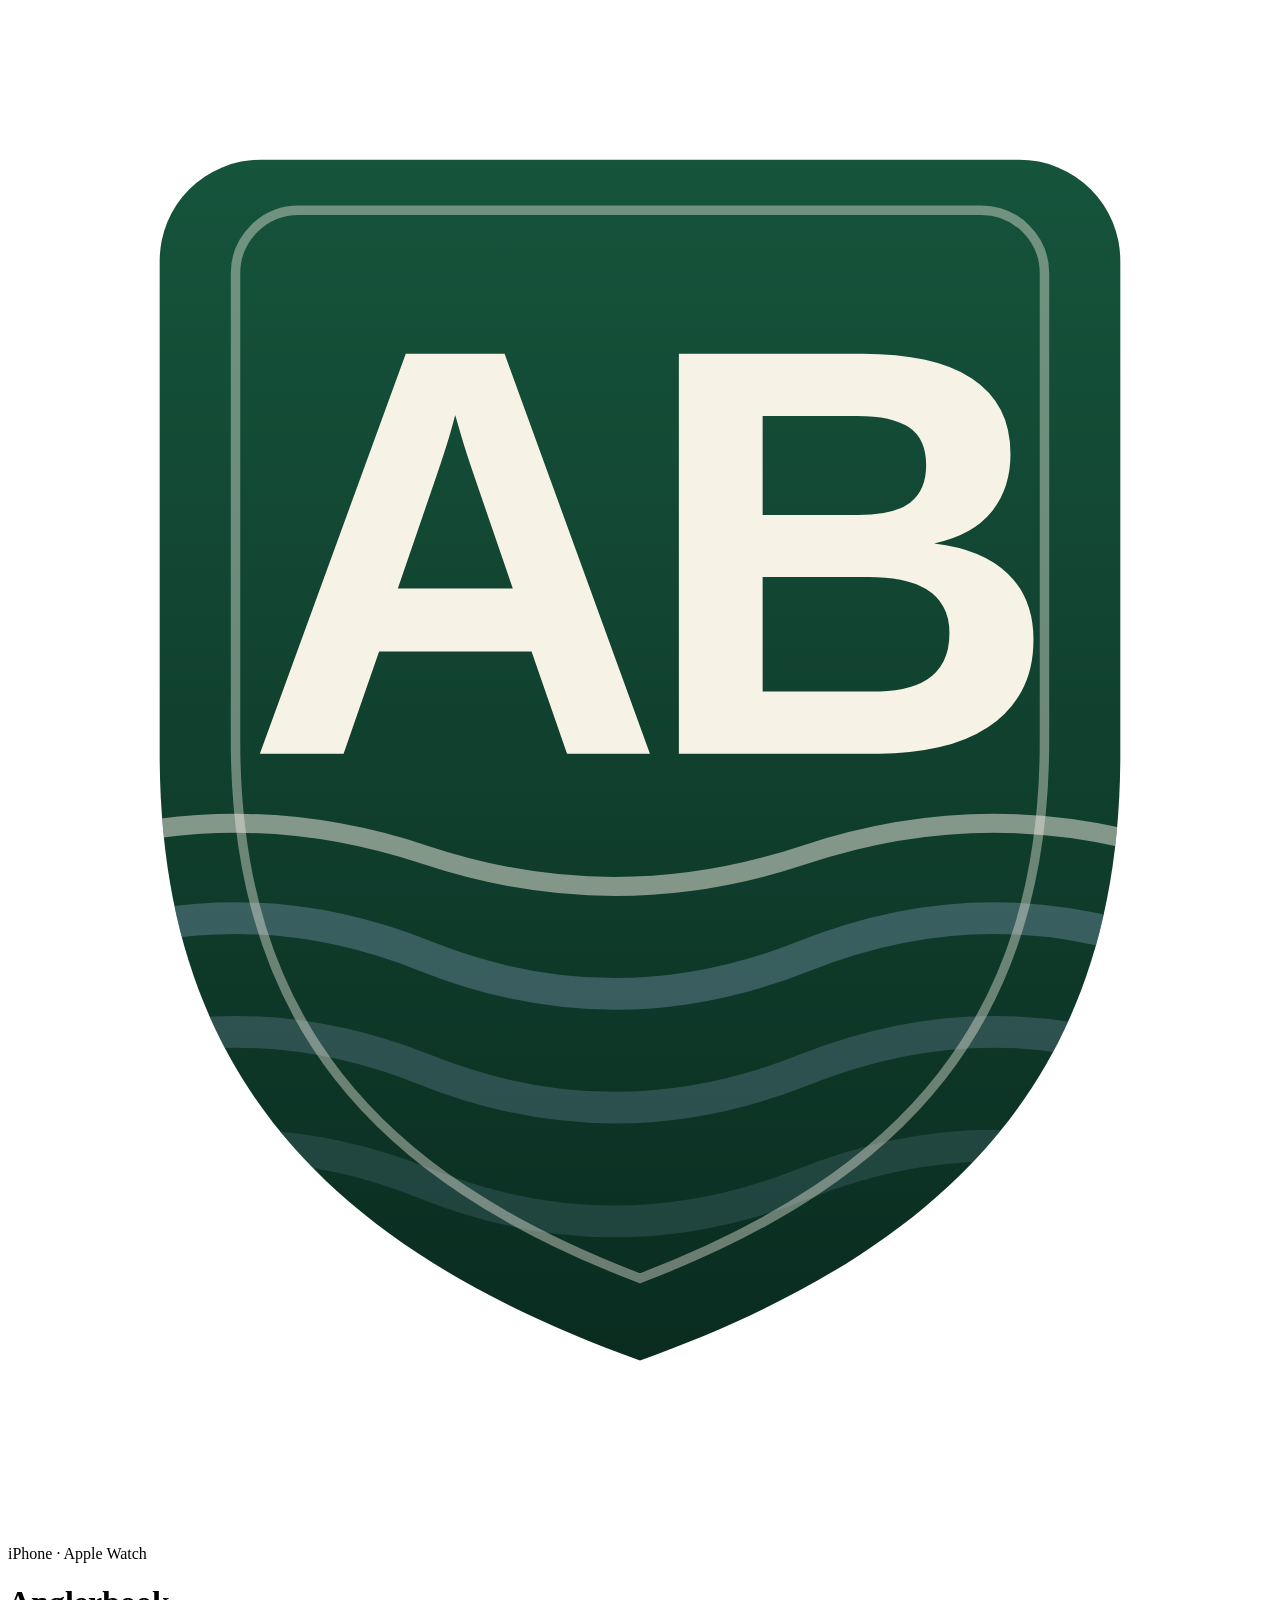
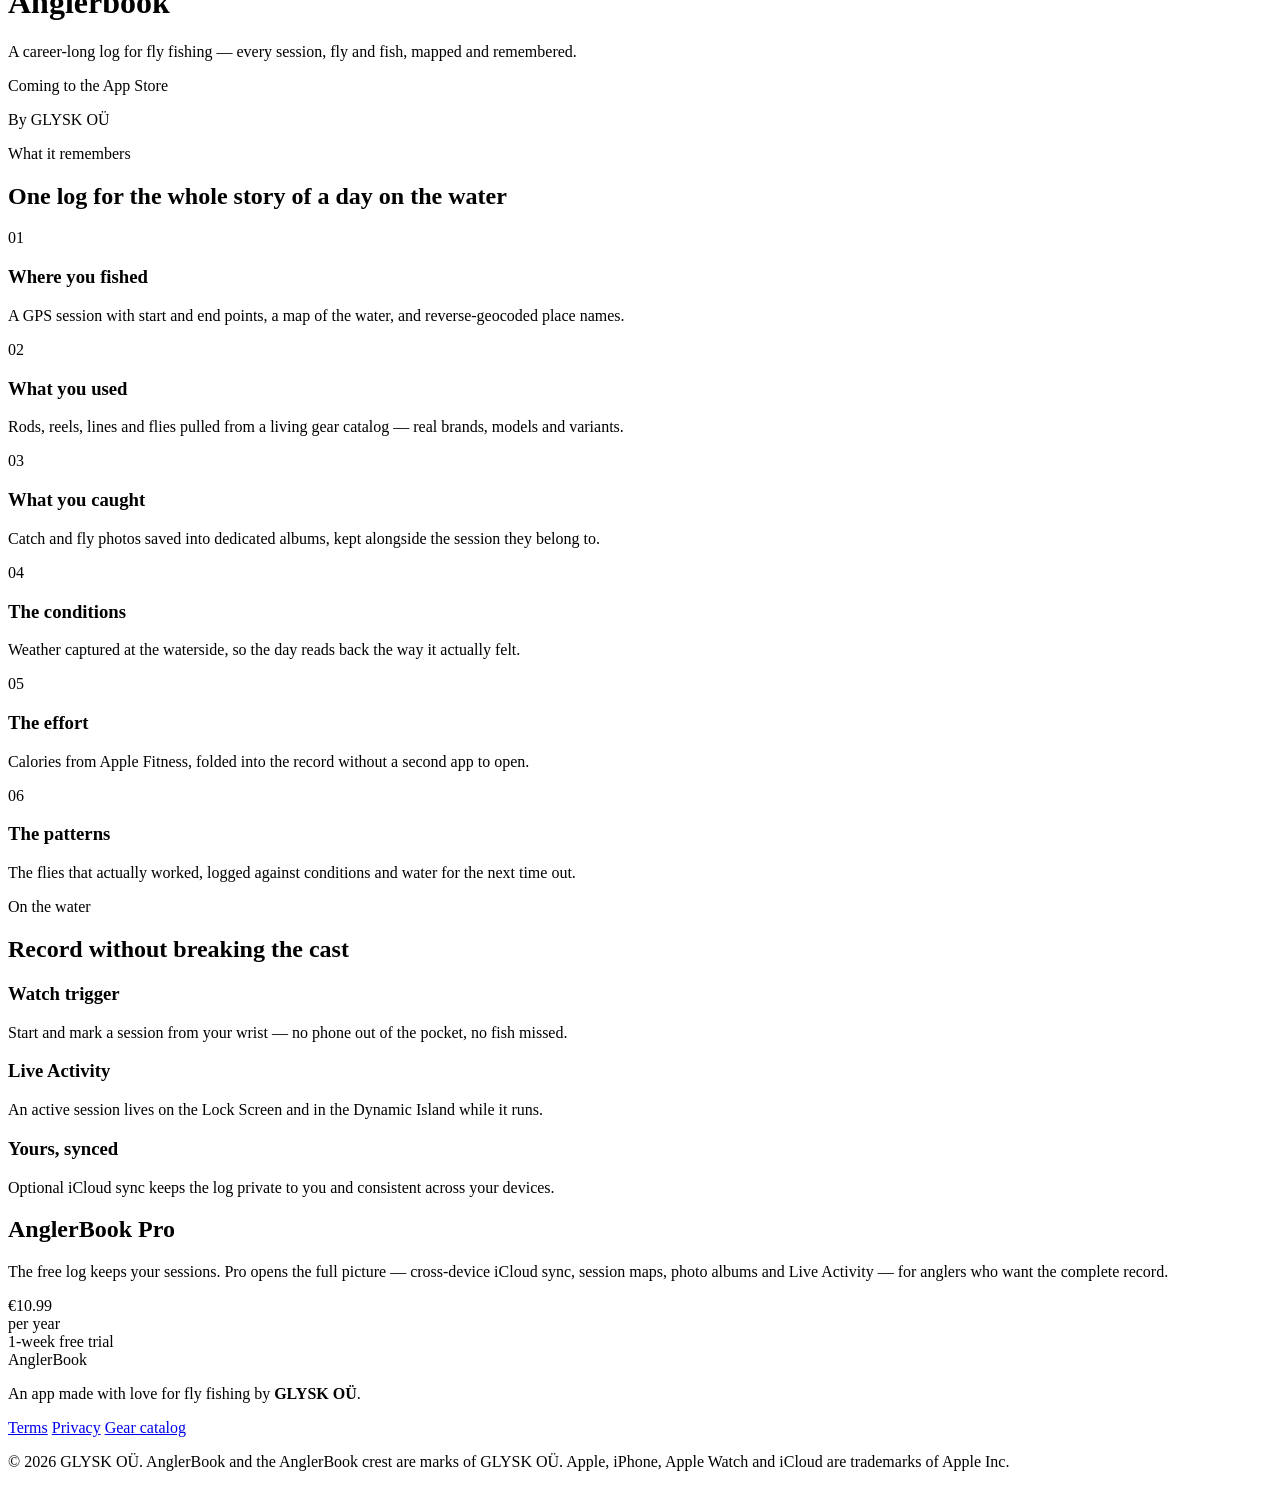
==== index.html @ 0fc264ad "Keep 'GLYSK OÜ' on one line in hero credit (non-breaking space)" ====
<!DOCTYPE html>
<html lang="en">
<head>
<meta charset="utf-8">
<meta name="viewport" content="width=device-width, initial-scale=1">
<title>AnglerBook — A career-long log for fly fishing</title>
<meta name="description" content="AnglerBook is a fly fishing log for iPhone and Apple Watch. Map every session, log your gear and the flies that worked, save catch photos, and keep a record that lasts a fishing career.">
<meta name="theme-color" content="#16543C">
<link rel="icon" href="favicon.svg" type="image/svg+xml">
<link rel="apple-touch-icon" href="favicon.svg">
<meta property="og:type" content="website">
<meta property="og:title" content="AnglerBook — A career-long log for fly fishing">
<meta property="og:description" content="Map every session, log your gear and the flies that worked, and keep a record that lasts a fishing career. For iPhone and Apple Watch.">
<meta property="og:url" content="https://anglerbook.fun/">
<meta property="og:image" content="https://anglerbook.fun/og-image.png">
<meta name="twitter:card" content="summary_large_image">
<link rel="canonical" href="https://anglerbook.fun/">
<link rel="stylesheet" href="assets/style.css">
<script src="assets/theme.js"></script>
</head>
<body>

<header class="hero">
  <div class="wrap">
    <div class="badge">
      <svg class="crest" viewBox="0 0 200 240" role="img" aria-label="AnglerBook crest — an AB monogram over water on a dark-green shield">
        <defs>
          <linearGradient id="shieldG" x1="0" y1="0" x2="0" y2="1">
            <stop offset="0" stop-color="#16543C"/>
            <stop offset="1" stop-color="#0A2C20"/>
          </linearGradient>
          <clipPath id="shieldClip">
            <path d="M40,24 H160 a16,16 0 0 1 16,16 V118 C176,168 150,196 100,214 C50,196 24,168 24,118 V40 a16,16 0 0 1 16,-16 Z"/>
          </clipPath>
        </defs>
        <path d="M40,24 H160 a16,16 0 0 1 16,16 V118 C176,168 150,196 100,214 C50,196 24,168 24,118 V40 a16,16 0 0 1 16,-16 Z" fill="url(#shieldG)"/>
        <g clip-path="url(#shieldClip)">
          <g class="waterlines">
            <path d="M6,150 q30,-12 60,0 t60,0 t60,0 t60,0" fill="none" stroke="#5E7C8A" stroke-width="5" stroke-linecap="round" opacity="0.55"/>
            <path d="M6,168 q30,-12 60,0 t60,0 t60,0 t60,0" fill="none" stroke="#5E7C8A" stroke-width="5" stroke-linecap="round" opacity="0.40"/>
            <path d="M6,134 q30,-10 60,0 t60,0 t60,0 t60,0" fill="none" stroke="#F7F2E6" stroke-width="3" stroke-linecap="round" opacity="0.50"/>
            <path d="M6,186 q30,-12 60,0 t60,0 t60,0 t60,0" fill="none" stroke="#5E7C8A" stroke-width="5" stroke-linecap="round" opacity="0.26"/>
          </g>
        </g>
        <path d="M46,32 H154 a10,10 0 0 1 10,10 V116 C164,160 142,185 100,201 C58,185 36,160 36,116 V42 a10,10 0 0 1 10,-10 Z" fill="none" stroke="#F7F2E6" stroke-width="1.5" opacity="0.4"/>
        <text x="100" y="118" text-anchor="middle" fill="#F7F2E6" font-size="92" font-weight="800" font-family="'Big Shoulders Display', sans-serif" letter-spacing="-4">AB</text>
      </svg>

      <p class="eyebrow">iPhone · Apple Watch</p>
      <h1 class="wordmark">Angler<span class="b">book</span></h1>
      <p class="lede">A career-long log for fly fishing — every session, fly and fish, mapped and remembered.</p>
      <span class="pill"><span class="dot"></span>Coming to the App Store</span>
      <p class="credit">By GLYSK&nbsp;OÜ</p>
    </div>
  </div>
</header>

<section id="log">
  <div class="wrap">
    <div class="section-head reveal">
      <span class="eyebrow">What it remembers</span>
      <h2>One log for the whole story of a day on the water</h2>
    </div>
  </div>
  <div class="features reveal">
    <div class="feature">
      <span class="num">01</span>
      <h3>Where you fished</h3>
      <p>A GPS session with start and end points, a map of the water, and reverse-geocoded place names.</p>
    </div>
    <div class="feature">
      <span class="num">02</span>
      <h3>What you used</h3>
      <p>Rods, reels, lines and flies pulled from a living gear catalog — real brands, models and variants.</p>
    </div>
    <div class="feature">
      <span class="num">03</span>
      <h3>What you caught</h3>
      <p>Catch and fly photos saved into dedicated albums, kept alongside the session they belong to.</p>
    </div>
    <div class="feature">
      <span class="num">04</span>
      <h3>The conditions</h3>
      <p>Weather captured at the waterside, so the day reads back the way it actually felt.</p>
    </div>
    <div class="feature">
      <span class="num">05</span>
      <h3>The effort</h3>
      <p>Calories from Apple Fitness, folded into the record without a second app to open.</p>
    </div>
    <div class="feature">
      <span class="num">06</span>
      <h3>The patterns</h3>
      <p>The flies that actually worked, logged against conditions and water for the next time out.</p>
    </div>
  </div>
</section>

<section class="band reveal">
  <div class="wrap">
    <div class="section-head">
      <span class="eyebrow">On the water</span>
      <h2>Record without breaking the cast</h2>
    </div>
    <div class="grid">
      <div>
        <div class="line"></div>
        <h3>Watch trigger</h3>
        <p>Start and mark a session from your wrist — no phone out of the pocket, no fish missed.</p>
      </div>
      <div>
        <div class="line"></div>
        <h3>Live Activity</h3>
        <p>An active session lives on the Lock Screen and in the Dynamic Island while it runs.</p>
      </div>
      <div>
        <div class="line"></div>
        <h3>Yours, synced</h3>
        <p>Optional iCloud sync keeps the log private to you and consistent across your devices.</p>
      </div>
    </div>
  </div>
</section>

<section class="pro" id="pro">
  <div class="wrap">
    <div class="panel reveal">
      <div>
        <h2>AnglerBook Pro</h2>
        <p>The free log keeps your sessions. Pro opens the full picture — cross-device iCloud sync, session maps, photo albums and Live Activity — for anglers who want the complete record.</p>
      </div>
      <div class="price">
        <div class="amt">&euro;10.99</div>
        <div class="per">per year</div>
        <div class="trial">1-week free trial</div>
      </div>
    </div>
  </div>
</section>

<footer class="site-foot">
  <div class="wrap">
    <div class="foot-grid">
      <div>
        <div class="foot-mark">AnglerBook</div>
        <p class="foot-credit">An app made with love for fly fishing by <strong>GLYSK&nbsp;OÜ</strong>.</p>
      </div>
      <nav class="foot-links" aria-label="Footer">
        <a href="terms.html">Terms</a>
        <a href="privacy.html">Privacy</a>
        <a href="catalog/">Gear catalog</a>
      </nav>
    </div>
    <p class="foot-legal">© <span id="yr">2026</span> GLYSK OÜ. AnglerBook and the AnglerBook crest are marks of GLYSK OÜ. Apple, iPhone, Apple Watch and iCloud are trademarks of Apple Inc.</p>
  </div>
</footer>

<script>
  document.getElementById('yr').textContent = new Date().getFullYear();
  (function () {
    var els = document.querySelectorAll('.reveal');
    if (!('IntersectionObserver' in window)) { els.forEach(function(e){e.classList.add('in');}); return; }
    var io = new IntersectionObserver(function (entries) {
      entries.forEach(function (en) { if (en.isIntersecting) { en.target.classList.add('in'); io.unobserve(en.target); } });
    }, { rootMargin: '0px 0px -8% 0px' });
    els.forEach(function (e) { io.observe(e); });
  })();
</script>
</body>
</html>
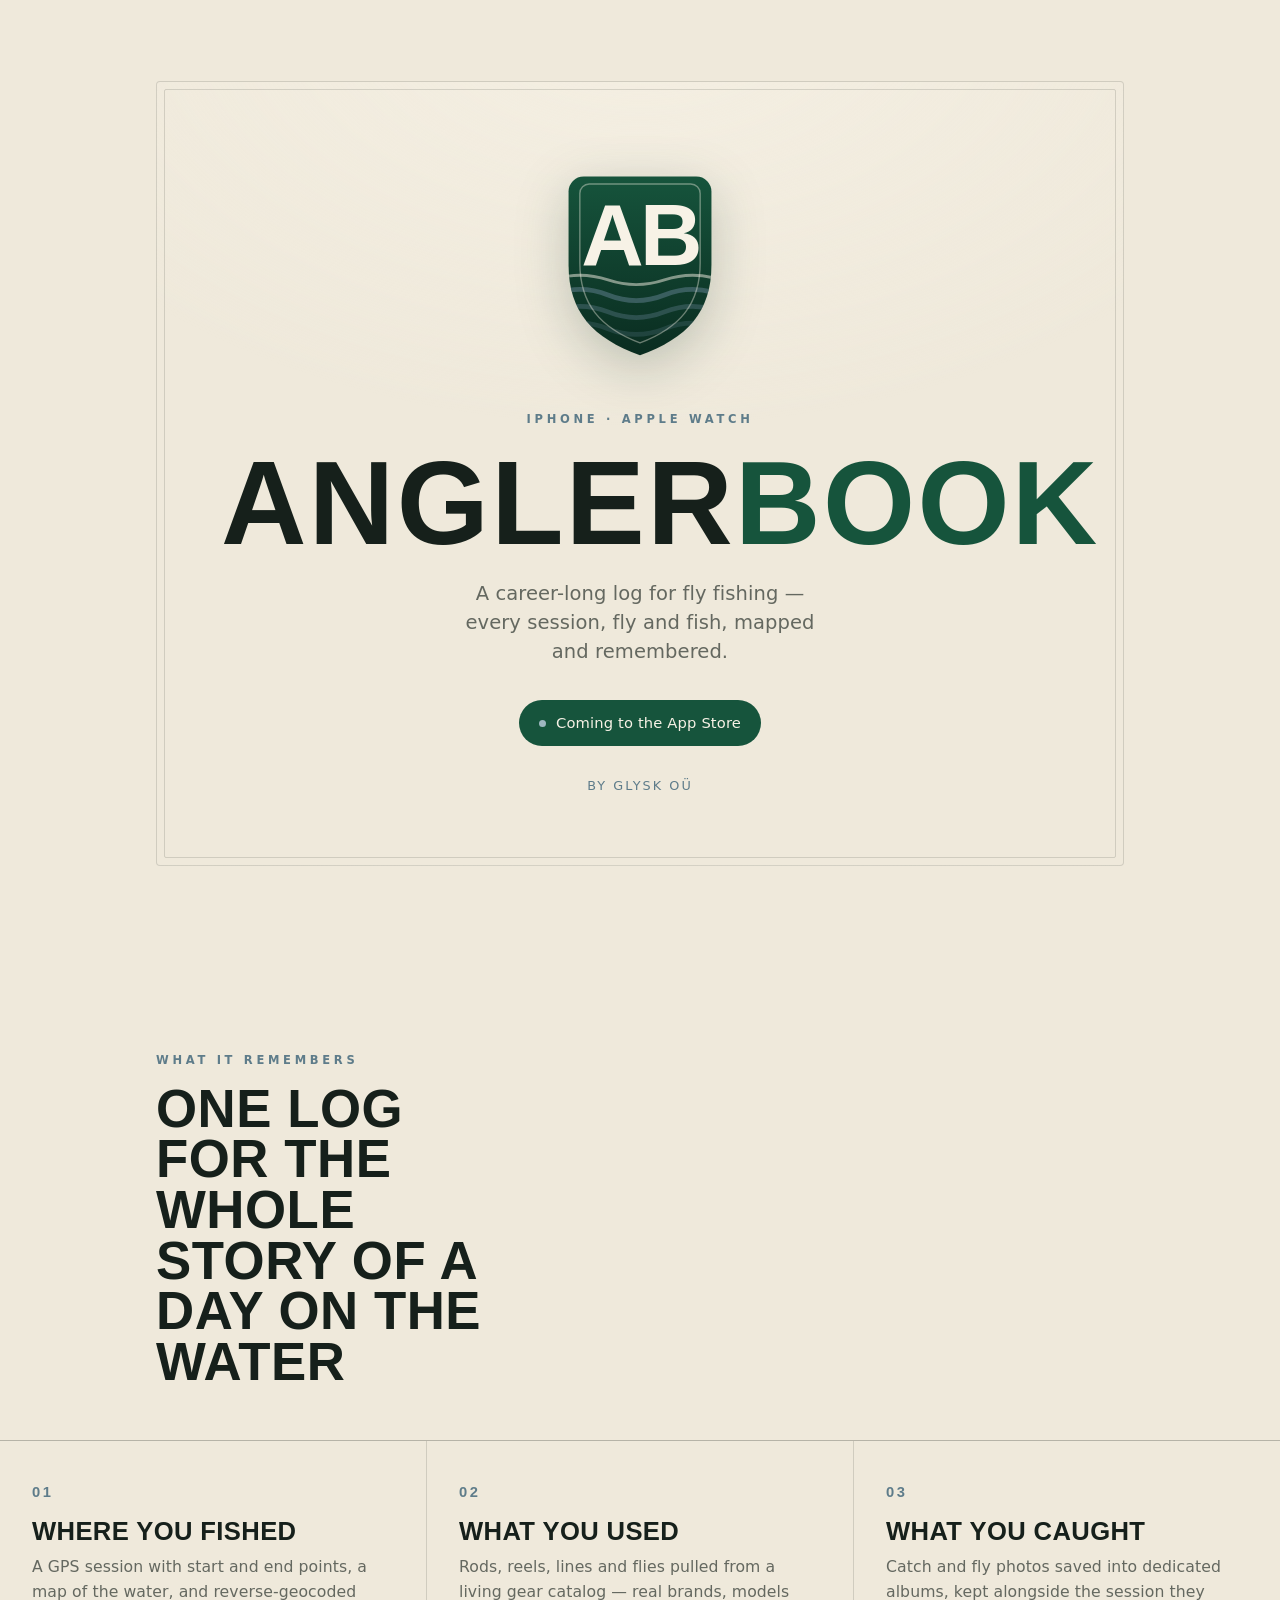
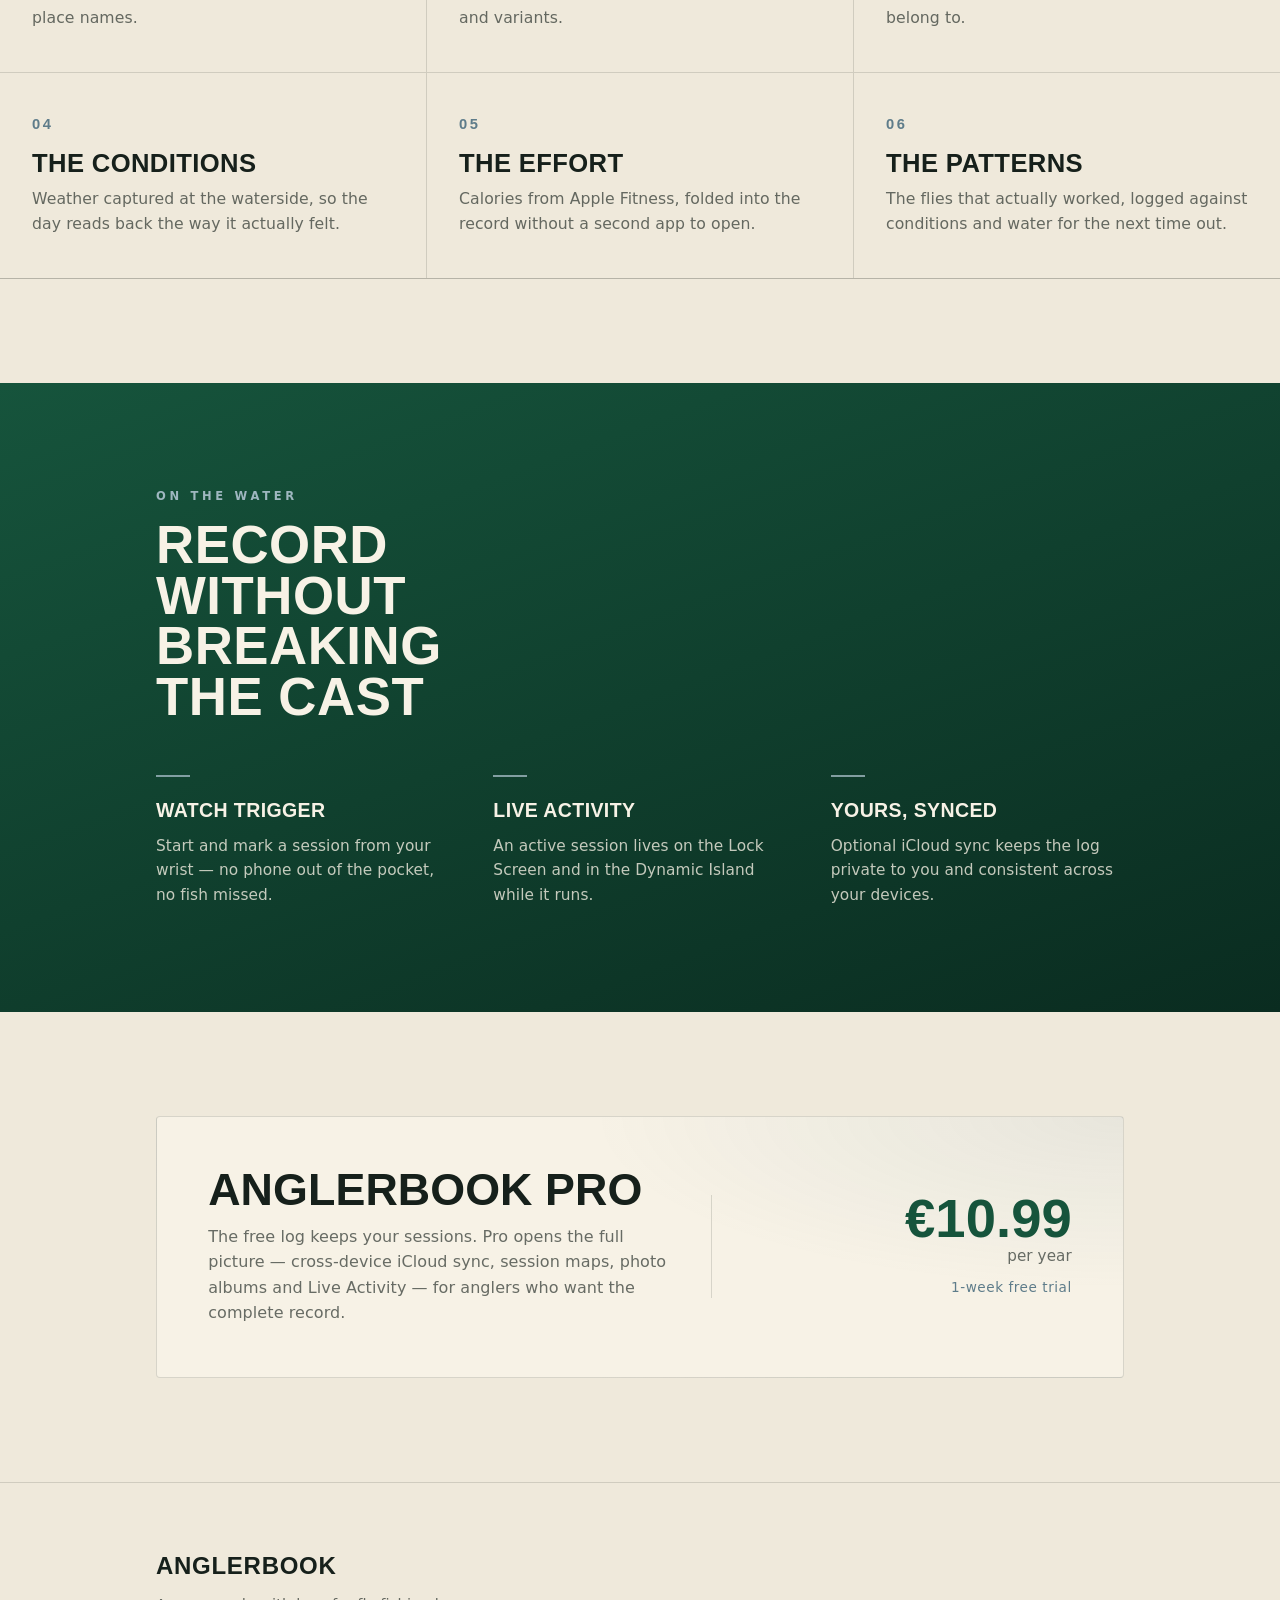
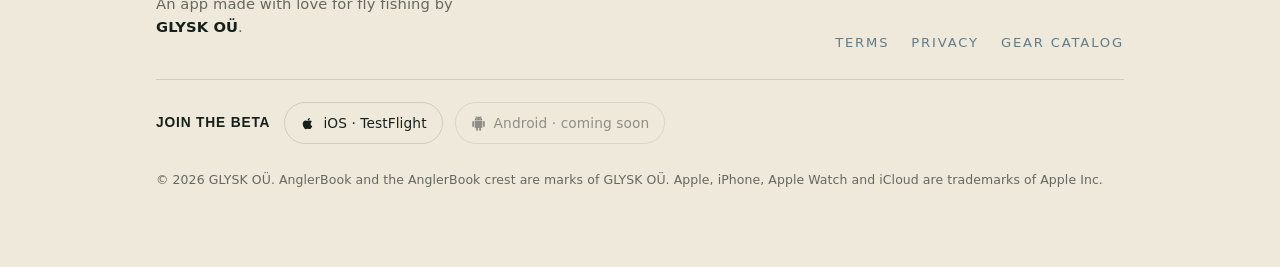
==== commit c2101e5f: "Footer: add beta CTA — iOS TestFlight link + Android placeholder" ====
--- a/index.html
+++ b/index.html
@@ -151,7 +151,19 @@
         <a href="catalog/">Gear catalog</a>
       </nav>
     </div>
-    <p class="foot-legal">© <span id="yr">2026</span> GLYSK OÜ. AnglerBook and the AnglerBook crest are marks of GLYSK OÜ. Apple, iPhone, Apple Watch and iCloud are trademarks of Apple Inc.</p>
+    <div class="foot-beta">
+      <span class="foot-beta-label">Join the beta</span>
+      <a class="beta-btn" href="https://testflight.apple.com/join/9vwJfqD3" target="_blank" rel="noopener">
+        <svg viewBox="0 0 24 24" aria-hidden="true" fill="currentColor"><path d="M17.05 20.28c-.98.95-2.05.8-3.08.35-1.09-.46-2.09-.48-3.24 0-1.44.62-2.2.44-3.06-.35C2.79 15.25 3.51 7.59 9.05 7.31c1.35.07 2.29.74 3.08.8 1.18-.24 2.31-.93 3.57-.84 1.51.12 2.65.72 3.4 1.8-3.12 1.87-2.38 5.98.48 7.13-.57 1.5-1.31 2.99-2.54 4.09zM12.03 7.25c-.15-2.23 1.66-4.07 3.74-4.25.29 2.58-2.34 4.5-3.74 4.25z"/></svg>
+        iOS &middot; TestFlight
+      </a>
+      <!-- Android beta placeholder: swap this <span> for <a href="..."> (Play Store closed/internal test or Firebase App Distribution) and remove the is-soon class once the track is live -->
+      <span class="beta-btn is-soon" aria-disabled="true">
+        <svg viewBox="0 0 24 24" aria-hidden="true" fill="currentColor"><path d="M6 18c0 .55.45 1 1 1h1v3.5c0 .83.67 1.5 1.5 1.5s1.5-.67 1.5-1.5V19h2v3.5c0 .83.67 1.5 1.5 1.5s1.5-.67 1.5-1.5V19h1c.55 0 1-.45 1-1V8H6v10zM3.5 8C2.67 8 2 8.67 2 9.5v7c0 .83.67 1.5 1.5 1.5S5 17.33 5 16.5v-7C5 8.67 4.33 8 3.5 8zm17 0c-.83 0-1.5.67-1.5 1.5v7c0 .83.67 1.5 1.5 1.5s1.5-.67 1.5-1.5v-7c0-.83-.67-1.5-1.5-1.5zm-4.97-5.84l1.3-1.3c.2-.2.2-.51 0-.71-.2-.2-.51-.2-.71 0l-1.48 1.48C13.85 1.23 12.95 1 12 1c-.96 0-1.86.23-2.66.63L7.85.15c-.2-.2-.51-.2-.71 0-.2.2-.2.51 0 .71l1.31 1.31C6.97 3.26 6 5.01 6 7h12c0-1.99-.97-3.75-2.44-4.84zM10 5H9V4h1v1zm5 0h-1V4h1v1z"/></svg>
+        Android &middot; coming soon
+      </span>
+    </div>
+    <p class="foot-legal">© <span id="yr">2026</span> GLYSK&nbsp;OÜ. AnglerBook and the AnglerBook crest are marks of GLYSK&nbsp;OÜ. Apple, iPhone, Apple Watch and iCloud are trademarks of Apple Inc.</p>
   </div>
 </footer>
 
--- a/assets/style.css
+++ b/assets/style.css
@@ -0,0 +1,377 @@
+@import url("fonts/fonts.css");
+
+/* ---- Brand tokens ---- */
+:root {
+  --sand:        #EFE9DB;
+  --sand-deep:   #E5DCC8;
+  --cream:       #F7F2E6;
+  --green:       #16543C;
+  --green-deep:  #0A2C20;
+  --slate:       #5E7C8A;
+  --slate-light: #9FB7C0;
+  --ink:         #16201B;
+  --ink-soft:    rgba(22, 32, 27, 0.64);
+  --ink-faint:   rgba(22, 32, 27, 0.14);
+
+  --display: "Big Shoulders Display", "Arial Narrow", sans-serif;
+  --body:    "Outfit", system-ui, -apple-system, sans-serif;
+
+  --maxw: 1080px;
+  --gutter: clamp(20px, 5vw, 56px);
+}
+
+*, *::before, *::after { box-sizing: border-box; }
+
+html { -webkit-text-size-adjust: 100%; }
+
+body {
+  margin: 0;
+  background: var(--sand);
+  color: var(--ink);
+  font-family: var(--body);
+  font-weight: 400;
+  line-height: 1.6;
+  letter-spacing: 0.005em;
+  -webkit-font-smoothing: antialiased;
+  text-rendering: optimizeLegibility;
+}
+
+::selection { background: var(--green); color: var(--cream); }
+
+a { color: var(--green); text-decoration-thickness: 1px; text-underline-offset: 3px; }
+a:hover { color: var(--green-deep); }
+
+:focus-visible {
+  outline: 2px solid var(--green);
+  outline-offset: 3px;
+  border-radius: 2px;
+}
+
+img, svg { display: block; max-width: 100%; }
+
+.wrap { width: 100%; max-width: var(--maxw); margin-inline: auto; padding-inline: var(--gutter); }
+
+.eyebrow {
+  font-family: var(--body);
+  font-weight: 600;
+  font-size: 0.72rem;
+  letter-spacing: 0.32em;
+  text-transform: uppercase;
+  color: var(--slate);
+}
+
+/* ---- Wordmark ---- */
+.wordmark {
+  font-family: var(--display);
+  font-weight: 800;
+  letter-spacing: 0.02em;
+  line-height: 0.9;
+  text-transform: uppercase;
+  color: var(--ink);
+  margin: 0;
+}
+
+/* ================= HERO ================= */
+.hero {
+  min-height: 100svh;
+  display: grid;
+  place-items: center;
+  padding: clamp(40px, 9vh, 96px) 0;
+}
+
+.badge {
+  position: relative;
+  width: 100%;
+  text-align: center;
+  padding: clamp(34px, 6vw, 72px) clamp(22px, 5vw, 64px) clamp(30px, 5vw, 56px);
+  border: 1px solid var(--ink-faint);
+  border-radius: 4px;
+  background:
+    radial-gradient(120% 90% at 50% -10%, rgba(247,242,230,0.7), transparent 60%),
+    var(--sand);
+}
+/* fine inner keyline echoing the crest card */
+.badge::after {
+  content: "";
+  position: absolute;
+  inset: 7px;
+  border: 1px solid var(--ink-faint);
+  border-radius: 2px;
+  pointer-events: none;
+}
+
+.crest {
+  width: clamp(124px, 22vw, 188px);
+  height: auto;
+  margin: 0 auto clamp(20px, 3vw, 30px);
+  filter: drop-shadow(0 14px 26px rgba(10, 44, 32, 0.22));
+}
+
+.hero .eyebrow { margin-bottom: clamp(16px, 2.4vw, 22px); }
+
+.hero .wordmark {
+  font-size: clamp(3.1rem, 13vw, 7.4rem);
+  margin-bottom: clamp(16px, 2.2vw, 22px);
+}
+.hero .wordmark .b { color: var(--green); }
+
+.lede {
+  max-width: 30ch;
+  margin: 0 auto clamp(26px, 3.4vw, 34px);
+  font-size: clamp(1.02rem, 2.4vw, 1.22rem);
+  line-height: 1.5;
+  color: var(--ink-soft);
+}
+
+.pill {
+  display: inline-flex;
+  align-items: center;
+  gap: 10px;
+  padding: 11px 20px;
+  border-radius: 999px;
+  background: var(--green);
+  color: var(--cream);
+  font-weight: 500;
+  font-size: 0.92rem;
+  letter-spacing: 0.01em;
+}
+.pill .dot {
+  width: 7px; height: 7px; border-radius: 50%;
+  background: var(--slate-light);
+  box-shadow: 0 0 0 0 rgba(159,183,192,0.7);
+  animation: pulse 2.6s ease-out infinite;
+}
+.hero .credit {
+  margin-top: clamp(22px, 3vw, 30px);
+  font-size: 0.8rem;
+  letter-spacing: 0.16em;
+  text-transform: uppercase;
+  color: var(--slate);
+}
+
+/* ================= SECTIONS ================= */
+section { padding-block: clamp(56px, 9vw, 104px); }
+
+.section-head { max-width: 36ch; margin-bottom: clamp(34px, 5vw, 52px); }
+.section-head .eyebrow { display: block; margin-bottom: 14px; }
+.section-head h2 {
+  font-family: var(--display);
+  font-weight: 700;
+  text-transform: uppercase;
+  letter-spacing: 0.01em;
+  line-height: 0.96;
+  font-size: clamp(2rem, 6vw, 3.3rem);
+  margin: 0;
+}
+
+.divider { height: 1px; background: var(--ink-faint); border: 0; margin: 0; }
+
+/* feature grid */
+.features { display: grid; gap: 1px; background: var(--ink-faint); border-block: 1px solid var(--ink-faint); }
+@media (min-width: 620px)  { .features { grid-template-columns: repeat(2, 1fr); } }
+@media (min-width: 940px)  { .features { grid-template-columns: repeat(3, 1fr); } }
+
+.feature {
+  background: var(--sand);
+  padding: clamp(26px, 3vw, 38px) clamp(22px, 2.6vw, 32px) clamp(30px, 3.4vw, 42px);
+}
+.feature .num {
+  font-family: var(--display);
+  font-weight: 700;
+  font-size: 0.92rem;
+  letter-spacing: 0.18em;
+  color: var(--slate);
+}
+.feature h3 {
+  font-family: var(--display);
+  font-weight: 700;
+  text-transform: uppercase;
+  letter-spacing: 0.015em;
+  font-size: clamp(1.32rem, 3vw, 1.6rem);
+  line-height: 1.02;
+  margin: 14px 0 10px;
+}
+.feature p { margin: 0; color: var(--ink-soft); font-size: 0.98rem; }
+
+/* record band (deep green) */
+.band {
+  background: linear-gradient(160deg, var(--green) 0%, var(--green-deep) 100%);
+  color: var(--cream);
+}
+.band .eyebrow { color: var(--slate-light); }
+.band h2 { color: var(--cream); }
+.band .grid {
+  display: grid; gap: clamp(26px, 4vw, 44px);
+  margin-top: clamp(30px, 4vw, 44px);
+}
+@media (min-width: 760px) { .band .grid { grid-template-columns: repeat(3, 1fr); } }
+.band .grid h3 {
+  font-family: var(--display); font-weight: 700; text-transform: uppercase;
+  letter-spacing: 0.02em; font-size: 1.22rem; margin: 0 0 8px;
+}
+.band .grid p { margin: 0; color: rgba(247,242,230,0.78); font-size: 0.96rem; }
+.band .grid .line { width: 34px; height: 2px; background: var(--slate-light); margin-bottom: 18px; opacity: 0.8; }
+
+/* pro */
+.pro .panel {
+  border: 1px solid var(--ink-faint);
+  border-radius: 4px;
+  padding: clamp(30px, 4vw, 52px);
+  display: grid;
+  gap: clamp(22px, 3vw, 34px);
+  align-items: center;
+  background:
+    radial-gradient(100% 120% at 100% 0%, rgba(94,124,138,0.10), transparent 55%),
+    var(--cream);
+}
+@media (min-width: 780px) { .pro .panel { grid-template-columns: 1.3fr 1fr; } }
+.pro h2 { font-family: var(--display); font-weight: 700; text-transform: uppercase; font-size: clamp(1.9rem, 5vw, 2.8rem); line-height:0.98; margin: 0 0 12px; }
+.pro p { margin: 0; color: var(--ink-soft); }
+.pro .price {
+  text-align: left;
+}
+@media (min-width: 780px) { .pro .price { text-align: right; border-left: 1px solid var(--ink-faint); padding-left: clamp(22px,3vw,34px); } }
+.pro .price .amt { font-family: var(--display); font-weight: 800; font-size: clamp(2.4rem, 7vw, 3.4rem); line-height: 0.9; color: var(--green); }
+.pro .price .per { color: var(--ink-soft); font-size: 0.95rem; }
+.pro .price .trial { margin-top: 8px; font-size: 0.85rem; letter-spacing: 0.04em; color: var(--slate); }
+
+/* ================= FOOTER ================= */
+.site-foot {
+  border-top: 1px solid var(--ink-faint);
+  padding-block: clamp(40px, 6vw, 64px);
+}
+.foot-grid { display: grid; gap: 28px; align-items: end; }
+@media (min-width: 720px) { .foot-grid { grid-template-columns: 1fr auto; } }
+.foot-mark {
+  font-family: var(--display); font-weight: 800; text-transform: uppercase;
+  letter-spacing: 0.03em; font-size: 1.5rem; color: var(--ink);
+}
+.foot-credit { margin-top: 6px; color: var(--ink-soft); font-size: 0.92rem; max-width: 34ch; }
+.foot-credit strong { font-weight: 600; color: var(--ink); }
+.foot-links { display: flex; flex-wrap: wrap; gap: 22px; }
+.foot-links a {
+  font-size: 0.82rem; letter-spacing: 0.14em; text-transform: uppercase;
+  font-weight: 500; text-decoration: none; color: var(--slate);
+}
+.foot-links a:hover { color: var(--green); }
+.foot-legal { margin-top: 26px; font-size: 0.78rem; color: var(--ink-soft); }
+
+/* ================= LEGAL PAGE ================= */
+.legal-head { padding-top: clamp(48px, 8vw, 84px); padding-bottom: clamp(20px,3vw,28px); }
+.legal-head .back { font-size: 0.8rem; letter-spacing: 0.14em; text-transform: uppercase; text-decoration: none; color: var(--slate); }
+.legal-head h1 {
+  font-family: var(--display); font-weight: 800; text-transform: uppercase;
+  letter-spacing: 0.01em; line-height: 0.95;
+  font-size: clamp(2.4rem, 8vw, 4rem); margin: 22px 0 10px;
+}
+.legal-head .meta { color: var(--ink-soft); font-size: 0.9rem; }
+.legal-body { padding-bottom: clamp(64px, 10vw, 120px); max-width: 70ch; }
+.legal-body h2 {
+  font-family: var(--display); font-weight: 700; text-transform: uppercase;
+  letter-spacing: 0.015em; font-size: clamp(1.3rem, 3.4vw, 1.7rem);
+  margin: 44px 0 12px; padding-top: 22px; border-top: 1px solid var(--ink-faint);
+}
+.legal-body h2 .n { color: var(--slate); margin-right: 12px; }
+.legal-body p, .legal-body li { color: var(--ink-soft); }
+.legal-body p { margin: 0 0 14px; }
+.legal-body ul { margin: 0 0 14px; padding-left: 20px; }
+.legal-body li { margin-bottom: 6px; }
+.legal-body strong { color: var(--ink); font-weight: 600; }
+.note {
+  margin-top: 40px; padding: 18px 22px; border: 1px solid var(--ink-faint);
+  border-radius: 4px; background: var(--cream); font-size: 0.9rem; color: var(--ink-soft);
+}
+
+/* ================= MOTION ================= */
+.waterlines path { animation: drift 9s ease-in-out infinite alternate; transform-origin: center; }
+.waterlines path:nth-child(2) { animation-duration: 11s; }
+.waterlines path:nth-child(3) { animation-duration: 8s; }
+.waterlines path:nth-child(4) { animation-duration: 12.5s; }
+@keyframes drift { from { transform: translateX(-5px); } to { transform: translateX(5px); } }
+@keyframes pulse {
+  0%   { box-shadow: 0 0 0 0 rgba(159,183,192,0.55); }
+  70%  { box-shadow: 0 0 0 8px rgba(159,183,192,0); }
+  100% { box-shadow: 0 0 0 0 rgba(159,183,192,0); }
+}
+
+.reveal { opacity: 0; transform: translateY(14px); transition: opacity 0.7s ease, transform 0.7s ease; }
+.reveal.in { opacity: 1; transform: none; }
+
+@media (prefers-reduced-motion: reduce) {
+  .waterlines path, .pill .dot { animation: none; }
+  .reveal { opacity: 1; transform: none; transition: none; }
+  * { scroll-behavior: auto; }
+}
+
+/* ==================== Light / dark theming ==================== */
+:root { color-scheme: light; }
+:root[data-theme="dark"] {
+  color-scheme: dark;
+  --sand:        #0E1712;
+  --sand-deep:   #0A120E;
+  --cream:       #16221B;
+  --green:       #74C2A0;
+  --green-deep:  #0A2C20;
+  --slate:       #8AA6B2;
+  --slate-light: #A9C1CC;
+  --ink:         #E9E3D5;
+  --ink-soft:    rgba(233, 227, 213, 0.66);
+  --ink-faint:   rgba(233, 227, 213, 0.16);
+}
+/* the deep-green band + solid pill always carry their own light text */
+:root[data-theme="dark"] .band {
+  background: linear-gradient(160deg, #17452F 0%, #0B2117 100%);
+  color: #F4EFE1;
+}
+:root[data-theme="dark"] .band h2 { color: #F4EFE1; }
+:root[data-theme="dark"] .pill { color: #0E1712; }
+:root[data-theme="dark"] ::selection { background: var(--green); color: #0E1712; }
+:root[data-theme="dark"] .badge {
+  background:
+    radial-gradient(120% 90% at 50% -10%, rgba(116, 194, 160, 0.10), transparent 60%),
+    var(--sand);
+}
+:root[data-theme="dark"] .crest { filter: drop-shadow(0 14px 30px rgba(0, 0, 0, 0.45)); }
+
+/* theme toggle control (injected by assets/theme.js) */
+.theme-toggle {
+  position: fixed; top: 16px; right: 16px; z-index: 60;
+  display: inline-flex; align-items: center; gap: 8px;
+  margin: 0; padding: 8px 13px; border-radius: 999px;
+  background: var(--cream); color: var(--ink);
+  border: 1px solid var(--ink-faint);
+  font-family: var(--body); font-size: 0.72rem; font-weight: 600;
+  letter-spacing: 0.14em; text-transform: uppercase; cursor: pointer;
+  box-shadow: 0 2px 12px rgba(0, 0, 0, 0.10);
+  -webkit-backdrop-filter: blur(6px); backdrop-filter: blur(6px);
+  transition: border-color .2s ease, color .2s ease, background .2s ease;
+}
+.theme-toggle:hover { border-color: var(--slate); }
+.theme-toggle:focus-visible { outline: 2px solid var(--green); outline-offset: 2px; }
+.theme-toggle svg { width: 15px; height: 15px; flex: none; }
+.theme-toggle span { line-height: 1; }
+@media (max-width: 560px) {
+  .theme-toggle { top: 12px; right: 12px; padding: 8px; }
+  .theme-toggle span { display: none; }
+}
+@media (prefers-reduced-motion: reduce) { .theme-toggle { transition: none; } }
+
+/* ==================== Footer beta CTA ==================== */
+.foot-beta {
+  margin-top: 26px; padding-top: 22px; border-top: 1px solid var(--ink-faint);
+  display: flex; flex-wrap: wrap; align-items: center; gap: 12px;
+}
+.foot-beta-label {
+  font-family: var(--display); text-transform: uppercase; letter-spacing: 0.06em;
+  font-size: 0.86rem; font-weight: 700; color: var(--ink); margin-right: 2px;
+}
+.beta-btn {
+  display: inline-flex; align-items: center; gap: 8px;
+  padding: 9px 15px; border-radius: 999px;
+  border: 1px solid var(--ink-faint); color: var(--ink);
+  font-size: 0.86rem; font-weight: 500; text-decoration: none;
+  transition: border-color .2s ease, color .2s ease, background .2s ease;
+}
+.beta-btn svg { width: 15px; height: 15px; flex: none; }
+.beta-btn:not(.is-soon):hover { border-color: var(--green); color: var(--green); }
+.beta-btn.is-soon { color: var(--ink-soft); cursor: default; opacity: 0.7; }
